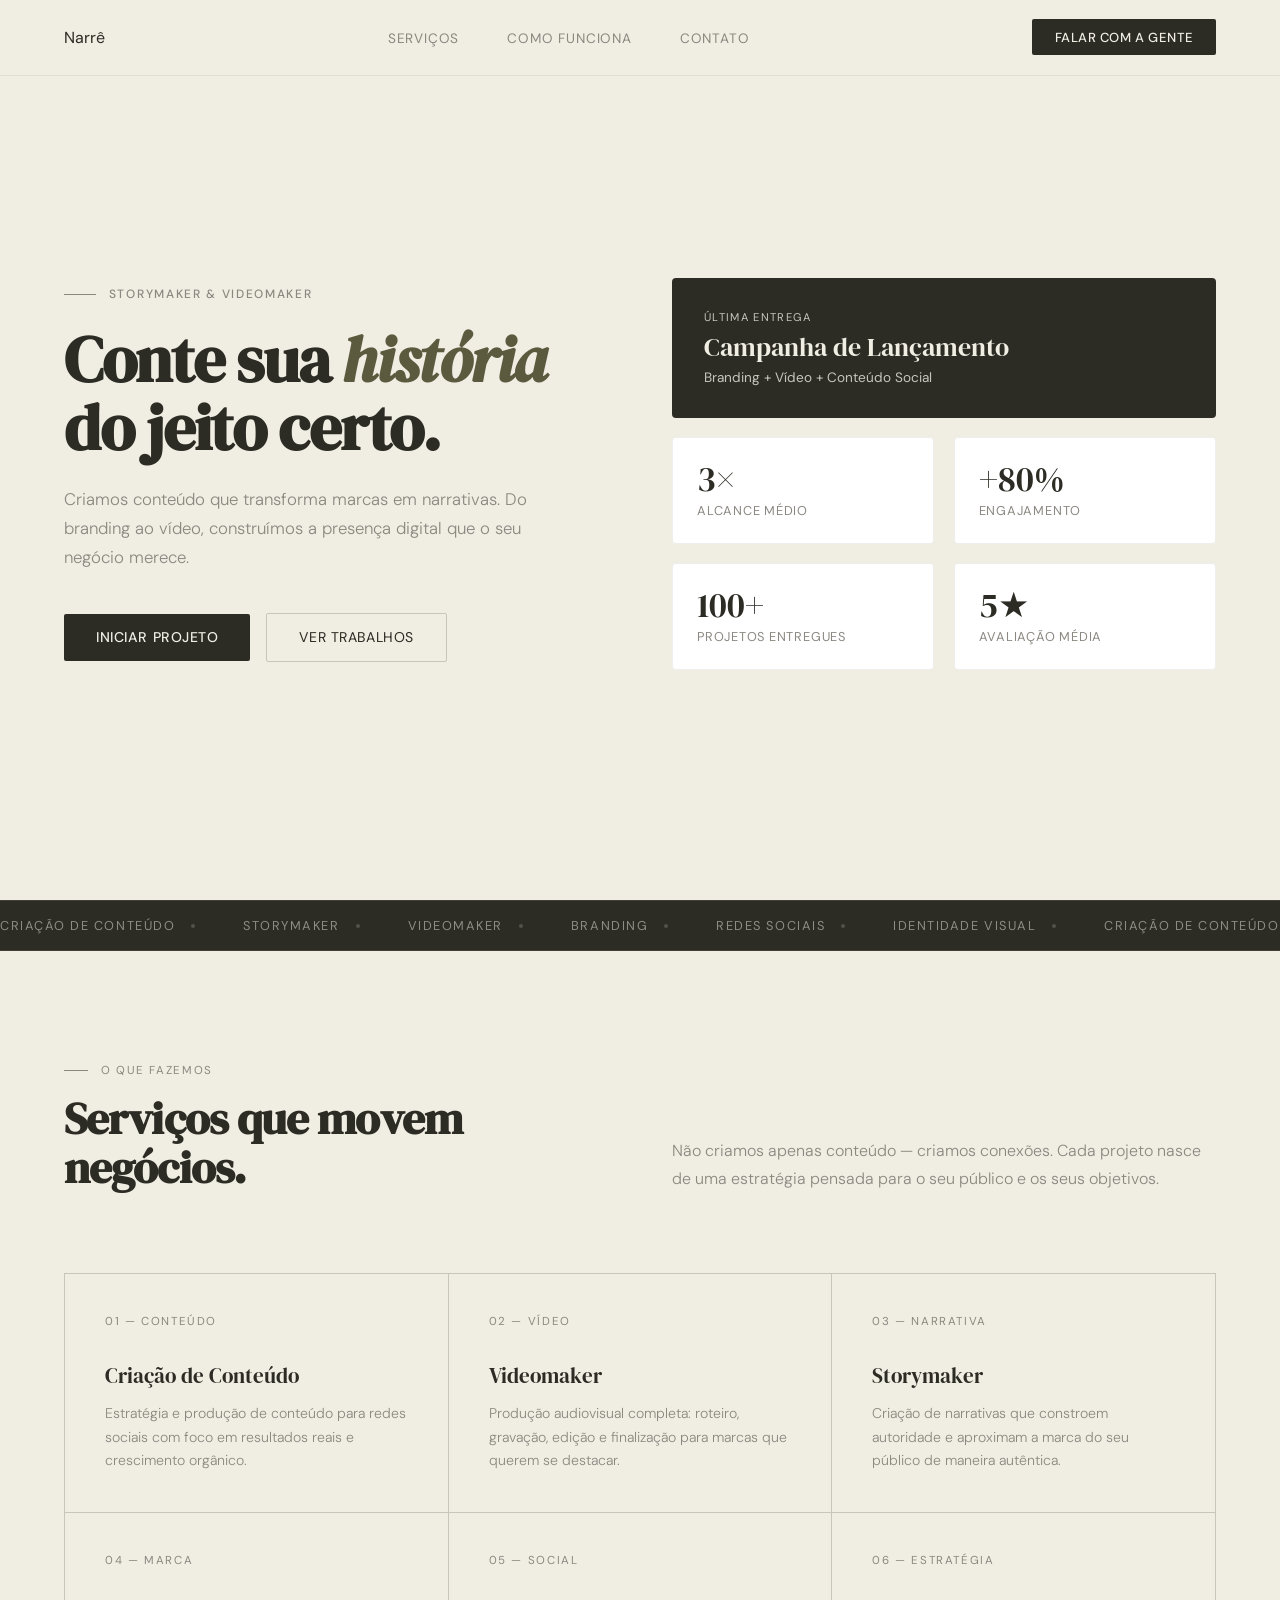
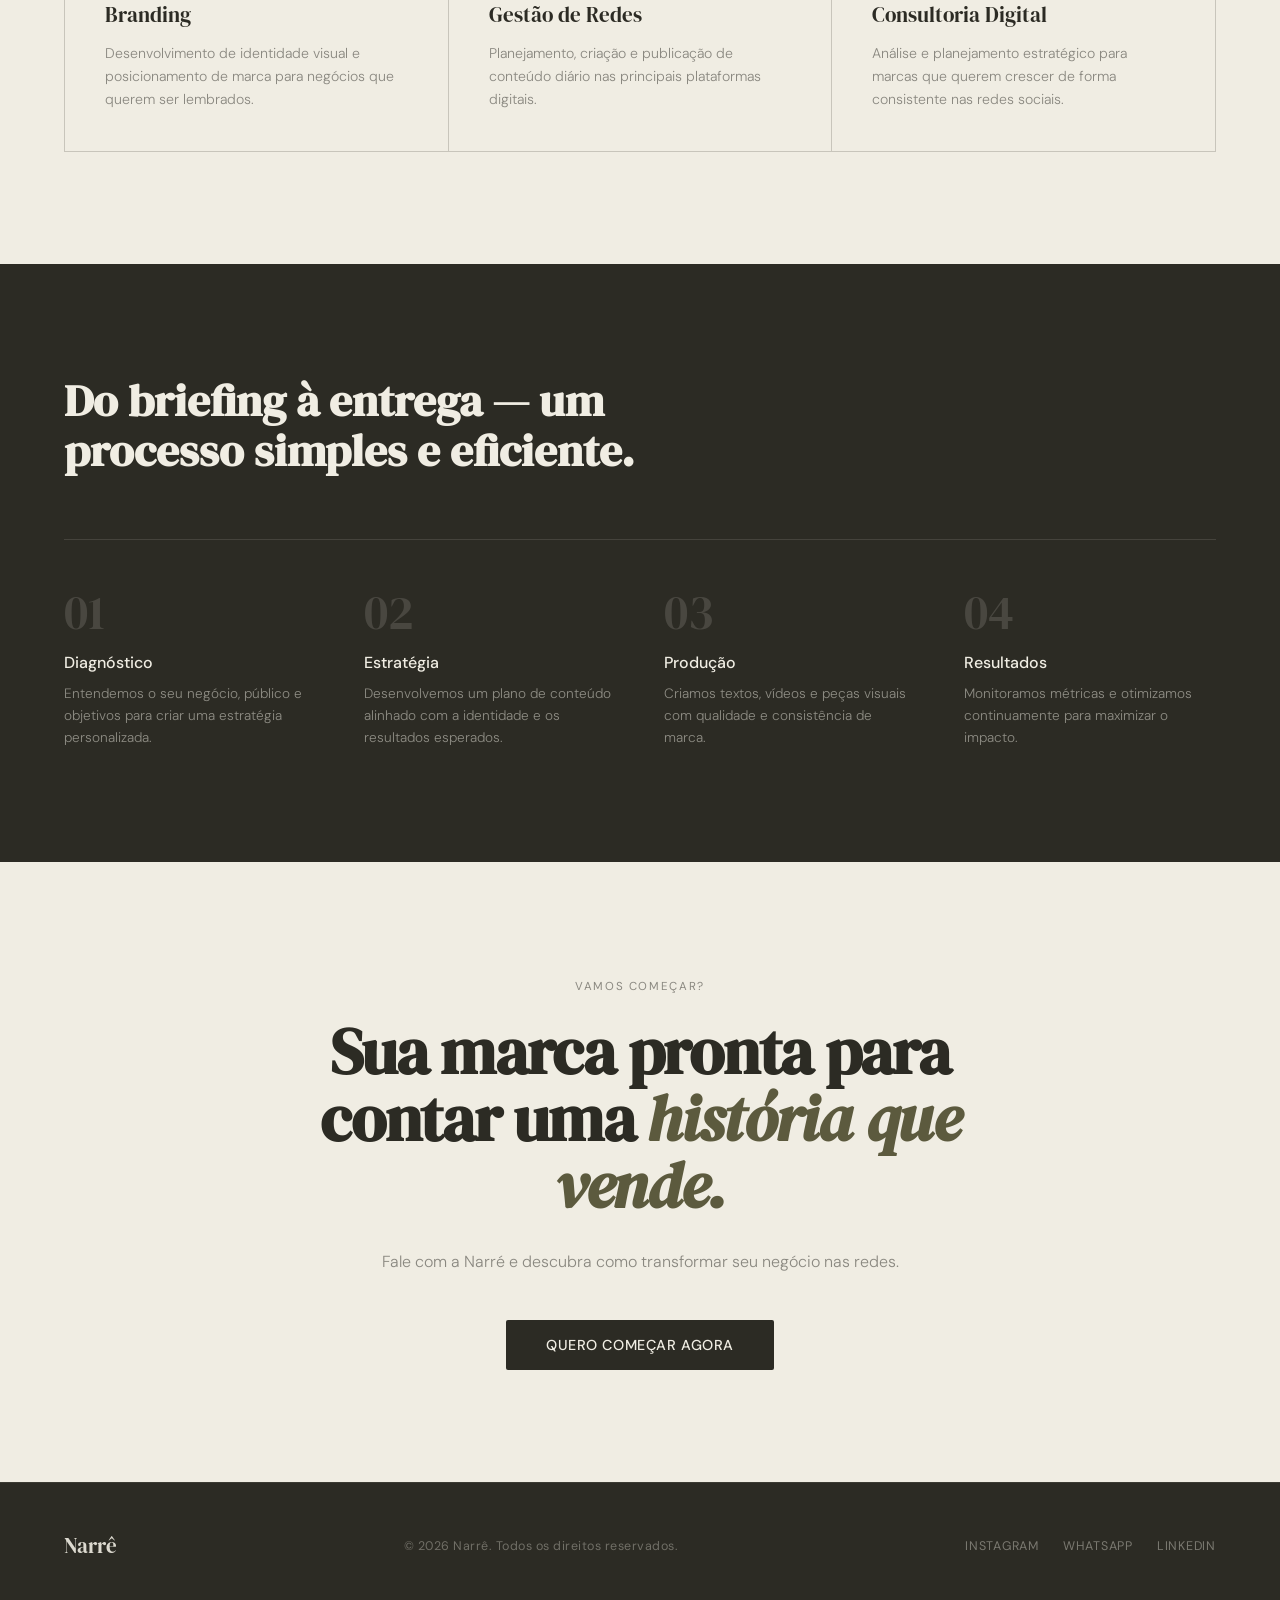
==== narre_landing_page.html @ 9707cf8a "primeiro commit" ====
<!DOCTYPE html>
<html lang="pt-BR">
<head>
<meta charset="UTF-8">
<meta name="viewport" content="width=device-width, initial-scale=1.0">
<title>Narrê — Storymaker & Videomaker</title>
<link href="https://fonts.googleapis.com/css2?family=DM+Serif+Display:ital@0;1&family=DM+Sans:wght@300;400;500&display=swap" rel="stylesheet">
<link rel="stylesheet" href="style.css">
</head>
<body>

<nav>
  <div class="nav-logo">Narrê</div>
  <ul class="nav-links">
    <li><a href="#servicos">Serviços</a></li>
    <li><a href="#como">Como funciona</a></li>
    <li><a href="#contato">Contato</a></li>
  </ul>
  <a href="https://api.whatsapp.com/send/?phone=5511942625018&text=Ol%C3%A1%2C+quero+fazer+um+or%C3%A7amento&type=phone_number&app_absent=0" target="_blank">
  <button class="nav-cta">Falar com a gente</button>
  </a>
</nav>

<!-- HERO -->
<section class="hero">
  <div class="hero-text">
    <div class="hero-eyebrow">Storymaker & Videomaker</div>
    <h1>Conte sua <em>história</em> do jeito certo.</h1>
    <p class="hero-sub">Criamos conteúdo que transforma marcas em narrativas. Do branding ao vídeo, construímos a presença digital que o seu negócio merece.</p>
    <div class="hero-actions">
      <button class="btn-primary">Iniciar projeto</button>
      <button class="btn-ghost">Ver trabalhos</button>
    </div>
  </div>

  <div class="hero-visual">
    <div class="hero-card">
      <div class="hero-card-label">Última entrega</div>
      <div class="hero-card-title">Campanha de Lançamento</div>
      <div class="hero-card-sub">Branding + Vídeo + Conteúdo Social</div>
    </div>
    <div class="hero-stats">
      <div class="stat-card">
        <div class="stat-num">3×</div>
        <div class="stat-label">Alcance médio</div>
      </div>
      <div class="stat-card">
        <div class="stat-num">+80%</div>
        <div class="stat-label">Engajamento</div>
      </div>
      <div class="stat-card">
        <div class="stat-num">100+</div>
        <div class="stat-label">Projetos entregues</div>
      </div>
      <div class="stat-card">
        <div class="stat-num">5★</div>
        <div class="stat-label">Avaliação média</div>
      </div>
    </div>
  </div>
</section>

<!-- MARQUEE -->
<div class="marquee-wrap">
  <div class="marquee-track">
    <span class="marquee-item">Criação de Conteúdo <span class="marquee-dot"></span></span>
    <span class="marquee-item">Storymaker <span class="marquee-dot"></span></span>
    <span class="marquee-item">Videomaker <span class="marquee-dot"></span></span>
    <span class="marquee-item">Branding <span class="marquee-dot"></span></span>
    <span class="marquee-item">Redes Sociais <span class="marquee-dot"></span></span>
    <span class="marquee-item">Identidade Visual <span class="marquee-dot"></span></span>
    <span class="marquee-item">Criação de Conteúdo <span class="marquee-dot"></span></span>
    <span class="marquee-item">Storymaker <span class="marquee-dot"></span></span>
    <span class="marquee-item">Videomaker <span class="marquee-dot"></span></span>
    <span class="marquee-item">Branding <span class="marquee-dot"></span></span>
    <span class="marquee-item">Redes Sociais <span class="marquee-dot"></span></span>
    <span class="marquee-item">Identidade Visual <span class="marquee-dot"></span></span>
  </div>
</div>

<!-- SERVICES -->
<section class="section" id="servicos">
  <div class="section-header">
    <div>
      <div class="section-eyebrow">O que fazemos</div>
      <h2 class="section-title">Serviços que movem negócios.</h2>
    </div>
    <p class="section-desc">Não criamos apenas conteúdo — criamos conexões. Cada projeto nasce de uma estratégia pensada para o seu público e os seus objetivos.</p>
  </div>

  <div class="services-grid">
    <div class="service-card">
      <div class="service-icon">01 — Conteúdo</div>
      <div class="service-name">Criação de Conteúdo</div>
      <p class="service-desc">Estratégia e produção de conteúdo para redes sociais com foco em resultados reais e crescimento orgânico.</p>
    </div>
    <div class="service-card">
      <div class="service-icon">02 — Vídeo</div>
      <div class="service-name">Videomaker</div>
      <p class="service-desc">Produção audiovisual completa: roteiro, gravação, edição e finalização para marcas que querem se destacar.</p>
    </div>
    <div class="service-card">
      <div class="service-icon">03 — Narrativa</div>
      <div class="service-name">Storymaker</div>
      <p class="service-desc">Criação de narrativas que constroem autoridade e aproximam a marca do seu público de maneira autêntica.</p>
    </div>
    <div class="service-card">
      <div class="service-icon">04 — Marca</div>
      <div class="service-name">Branding</div>
      <p class="service-desc">Desenvolvimento de identidade visual e posicionamento de marca para negócios que querem ser lembrados.</p>
    </div>
    <div class="service-card">
      <div class="service-icon">05 — Social</div>
      <div class="service-name">Gestão de Redes</div>
      <p class="service-desc">Planejamento, criação e publicação de conteúdo diário nas principais plataformas digitais.</p>
    </div>
    <div class="service-card">
      <div class="service-icon">06 — Estratégia</div>
      <div class="service-name">Consultoria Digital</div>
      <p class="service-desc">Análise e planejamento estratégico para marcas que querem crescer de forma consistente nas redes sociais.</p>
    </div>
  </div>
</section>

<!-- HOW IT WORKS -->
<section class="how-section" id="como">
  <h2 class="how-title">Do briefing à entrega — um processo simples e eficiente.</h2>
  <div class="steps">
    <div class="step">
      <div class="step-num">01</div>
      <div class="step-title">Diagnóstico</div>
      <p class="step-desc">Entendemos o seu negócio, público e objetivos para criar uma estratégia personalizada.</p>
    </div>
    <div class="step">
      <div class="step-num">02</div>
      <div class="step-title">Estratégia</div>
      <p class="step-desc">Desenvolvemos um plano de conteúdo alinhado com a identidade e os resultados esperados.</p>
    </div>
    <div class="step">
      <div class="step-num">03</div>
      <div class="step-title">Produção</div>
      <p class="step-desc">Criamos textos, vídeos e peças visuais com qualidade e consistência de marca.</p>
    </div>
    <div class="step">
      <div class="step-num">04</div>
      <div class="step-title">Resultados</div>
      <p class="step-desc">Monitoramos métricas e otimizamos continuamente para maximizar o impacto.</p>
    </div>
  </div>
</section>

<!-- CTA -->
<section class="cta-section" id="contato">
  <span class="cta-tag">Vamos começar?</span>
  <h2 class="cta-title">Sua marca pronta para contar uma <em>história que vende.</em></h2>
  <p class="cta-sub">Fale com a Narré e descubra como transformar seu negócio nas redes.</p>
  <a href="https://api.whatsapp.com/send/?phone=5511942625018&text=Ol%C3%A1%2C+quero+fazer+um+or%C3%A7amento&type=phone_number&app_absent=0" target="_blank">
    <button class="btn-primary" style="font-size: 0.9rem; padding: 1rem 2.5rem;">Quero começar agora</button>
  </a>
</section>

<!-- FOOTER -->
<footer>
  <div class="footer-logo">Narrê</div>
  <div class="footer-copy">© 2026 Narrê. Todos os direitos reservados.</div>
  <div class="footer-links">
    <a href="https://www.instagram.com/narre.stories?igsh=emUwam11MW8wZjVy" target="_blank">Instagram</a>
    <a href="https://api.whatsapp.com/send/?phone=5511942625018&text=Ol%C3%A1%2C+quero+fazer+um+or%C3%A7amento&type=phone_number&app_absent=0" target="_blank">WhatsApp</a>
    <a href="#">LinkedIn</a>
  </div>
</footer>

</body>
</html>
---- style.css ----
* { margin: 0; padding: 0; box-sizing: border-box; }

  :root {
    --cream: #F0EDE3;
    --dark: #2C2B24;
    --olive: #3D3C2E;
    --gray: #8A8880;
    --light-gray: #C8C5BB;
    --accent: #5C5A3E;
  }

  html { scroll-behavior: smooth; }

  body {
    font-family: 'DM Sans', sans-serif;
    background: var(--cream);
    color: var(--dark);
    overflow-x: hidden;
  }

  /* NAV */
  nav {
    position: fixed; top: 0; left: 0; right: 0; z-index: 100;
    display: flex; align-items: center; justify-content: space-between;
    padding: 1.2rem 5%;
    background: rgba(240, 237, 227, 0.92);
    backdrop-filter: blur(10px);
    border-bottom: 1px solid rgba(44,43,36,0.08);
  }
.nav-links { 
  display: flex; 
  gap: 2rem; 
  list-style: none;
}

.nav-links a {
  position: relative;
  font-size: 0.85rem; 
  font-weight: 400; 
  letter-spacing: 0.06em; 
  text-transform: uppercase; 
  color: var(--gray); 
  text-decoration: none;
  transition: color 0.2s;
  padding: 6px 8px;
  z-index: 1;
}

/* fundo animado */
.nav-links a::before {
  content: "";
  position: absolute;
  inset: 0;
  background: var(--dark);
  z-index: -1;

  transform: scaleX(0);
  transform-origin: center;
  transition: transform 0.3s ease;
  
}

/* hover */
.nav-links a:hover::before {
  transform: scaleX(1);
}

.nav-links a:hover {
  color: var(--cream);
}
  /*
  .nav-logo {
    font-family: 'DM Serif Display', serif;
    font-size: 1.6rem;
    color: var(--dark);
    letter-spacing: -0.02em;
  }

  .nav-links { display: flex; gap: 2rem; list-style: none;}
  .nav-links a {
    font-size: 0.85rem; font-weight: 400; letter-spacing: 0.06em; 
    text-transform: uppercase; color: var(--gray); text-decoration: none;
    transition: color 0.2s;
  }
  .nav-links a:hover { color: var(--dark); }
*/
  .nav-cta {
    background: var(--dark); color: var(--cream);
    border: none; padding: 0.6rem 1.4rem;
    font-family: 'DM Sans', sans-serif; font-size: 0.82rem;
    font-weight: 500; letter-spacing: 0.04em;
    cursor: pointer; border-radius: 2px;
    text-transform: uppercase; transition: background 0.2s;
  }
  .nav-cta:hover { background: var(--olive); }

  /* HERO */
  .hero {
    min-height: 100vh;
    display: grid; grid-template-columns: 1fr 1fr;
    align-items: center;
    padding: 8rem 5% 5rem;
    gap: 4rem;
  }

  .hero-eyebrow {
    font-size: 0.75rem; font-weight: 500; letter-spacing: 0.14em;
    text-transform: uppercase; color: var(--gray);
    margin-bottom: 1.5rem;
    display: flex; align-items: center; gap: 0.8rem;
  }
  .hero-eyebrow::before {
    content: ''; display: block; width: 32px; height: 1px; background: var(--gray);
  }

  .hero h1 {
    font-family: 'DM Serif Display', serif;
    font-size: clamp(3rem, 5vw, 4.5rem);
    line-height: 1.05; letter-spacing: -0.02em;
    color: var(--dark); margin-bottom: 1.5rem;
  }

  .hero h1 em {
    font-style: italic; color: var(--accent);
  }

  .hero-sub {
    font-size: 1.05rem; font-weight: 300; line-height: 1.75;
    color: var(--gray); max-width: 480px; margin-bottom: 2.5rem;
  }

  .hero-actions { display: flex; gap: 1rem; align-items: center; }

  .btn-primary {
    background: var(--dark); color: var(--cream);
    border: none; padding: 0.9rem 2rem;
    font-family: 'DM Sans', sans-serif; font-size: 0.88rem;
    font-weight: 500; letter-spacing: 0.04em; text-transform: uppercase;
    cursor: pointer; border-radius: 2px; transition: background 0.2s;
  }
  .btn-primary:hover { background: var(--olive); }

  .btn-ghost {
    background: transparent; color: var(--dark);
    border: 1px solid var(--light-gray); padding: 0.9rem 2rem;
    font-family: 'DM Sans', sans-serif; font-size: 0.88rem;
    font-weight: 400; letter-spacing: 0.04em; text-transform: uppercase;
    cursor: pointer; border-radius: 2px; transition: border-color 0.2s;
  }
  .btn-ghost:hover { border-color: var(--dark); }

  /* HERO VISUAL */
  .hero-visual {
    display: flex; flex-direction: column; gap: 1.2rem;
    position: relative;
  }

  .hero-card {
    background: var(--dark); color: var(--cream);
    border-radius: 4px; padding: 2rem;
    position: relative; overflow: hidden;
  }

  .hero-card-label {
    font-size: 0.7rem; letter-spacing: 0.12em; text-transform: uppercase;
    color: var(--light-gray); margin-bottom: 0.5rem;
  }

  .hero-card-title {
    font-family: 'DM Serif Display', serif;
    font-size: 1.6rem; line-height: 1.2;
  }

  .hero-card-sub { font-size: 0.85rem; color: var(--light-gray); margin-top: 0.4rem; }

  .hero-stats {
    display: grid; grid-template-columns: 1fr 1fr;
    gap: 1.2rem;
  }

  .stat-card {
    background: white; border-radius: 4px; padding: 1.5rem;
    border: 1px solid rgba(44,43,36,0.08);
  }

  .stat-num {
    font-family: 'DM Serif Display', serif;
    font-size: 2.2rem; color: var(--dark); line-height: 1;
  }

  .stat-label {
    font-size: 0.8rem; color: var(--gray); margin-top: 0.3rem;
    text-transform: uppercase; letter-spacing: 0.06em;
  }

  /* MARQUEE */
  .marquee-wrap {
    overflow: hidden; background: var(--dark); padding: 1rem 0;
    border-top: 1px solid rgba(240,237,227,0.1);
    border-bottom: 1px solid rgba(240,237,227,0.1);
  }

  .marquee-track {
    display: flex; gap: 3rem; white-space: nowrap;
    animation: marquee 18s linear infinite;
  }

  .marquee-item {
    font-size: 0.8rem; letter-spacing: 0.12em; text-transform: uppercase;
    color: var(--cream); opacity: 0.5; flex-shrink: 0;
    display: flex; align-items: center; gap: 1rem;
  }

  .marquee-dot {
    width: 4px; height: 4px; border-radius: 50%;
    background: var(--cream); opacity: 0.4;
  }

  @keyframes marquee {
    from { transform: translateX(0); }
    to { transform: translateX(-50%); }
  }

  /* SERVICES */
  .section { padding: 7rem 5%; }

  .section-header {
    display: grid; grid-template-columns: 1fr 1fr;
    gap: 4rem; margin-bottom: 5rem; align-items: end;
  }

  .section-eyebrow {
    font-size: 0.72rem; letter-spacing: 0.14em; text-transform: uppercase;
    color: var(--gray); margin-bottom: 1rem;
    display: flex; align-items: center; gap: 0.8rem;
  }

  .section-eyebrow::before {
    content: ''; display: block; width: 24px; height: 1px; background: var(--gray);
  }

  .section-title {
    font-family: 'DM Serif Display', serif;
    font-size: clamp(2rem, 3.5vw, 3rem);
    line-height: 1.1; letter-spacing: -0.02em;
  }

  .section-desc {
    font-size: 1rem; line-height: 1.75; color: var(--gray);
    font-weight: 300;
  }

  .services-grid {
    display: grid; grid-template-columns: repeat(3, 1fr);
    gap: 1px; background: var(--light-gray);
    border: 1px solid var(--light-gray);
  }

  .service-card {
    background: var(--cream); padding: 2.5rem;
    transition: background 0.25s;
    cursor: default;
  }

  .service-card:hover { background: var(--dark); }
  .service-card:hover .service-icon { color: var(--cream); opacity: 0.4; }
  .service-card:hover .service-name { color: var(--cream); }
  .service-card:hover .service-desc { color: var(--light-gray); }

  .service-icon {
    font-size: 0.72rem; letter-spacing: 0.14em; text-transform: uppercase;
    color: var(--gray); margin-bottom: 2rem;
    font-family: 'DM Sans', sans-serif;
    transition: color 0.25s, opacity 0.25s;
  }

  .service-name {
    font-family: 'DM Serif Display', serif;
    font-size: 1.3rem; margin-bottom: 0.8rem;
    transition: color 0.25s;
  }

  .service-desc {
    font-size: 0.88rem; line-height: 1.65; color: var(--gray);
    font-weight: 300; transition: color 0.25s;
  }

  /* HOW IT WORKS */
  .how-section {
    padding: 7rem 5%; background: var(--dark); color: var(--cream);
  }

  .how-title {
    font-family: 'DM Serif Display', serif;
    font-size: clamp(2rem, 3.5vw, 3rem);
    line-height: 1.1; margin-bottom: 4rem;
    max-width: 600px;
  }

  .steps {
    display: grid; grid-template-columns: repeat(4, 1fr);
    gap: 3rem;
    border-top: 1px solid rgba(240,237,227,0.12);
    padding-top: 3rem;
  }

  .step-num {
    font-family: 'DM Serif Display', serif;
    font-size: 3rem; color: rgba(240,237,227,0.15);
    margin-bottom: 1rem; line-height: 1;
  }

  .step-title {
    font-size: 1rem; font-weight: 500; margin-bottom: 0.6rem; color: var(--cream);
  }

  .step-desc {
    font-size: 0.85rem; color: rgba(240,237,227,0.5); line-height: 1.65; font-weight: 300;
  }

  /* CTA */
  .cta-section {
    padding: 7rem 5%; text-align: center;
    background: var(--cream);
  }

  .cta-tag {
    display: inline-block;
    font-size: 0.72rem; letter-spacing: 0.14em; text-transform: uppercase;
    color: var(--gray); margin-bottom: 1.5rem;
  }

  .cta-title {
    font-family: 'DM Serif Display', serif;
    font-size: clamp(2.5rem, 5vw, 4.5rem);
    line-height: 1.05; letter-spacing: -0.02em;
    max-width: 700px; margin: 0 auto 2rem;
  }

  .cta-title em { font-style: italic; color: var(--accent); }

  .cta-sub {
    font-size: 1rem; color: var(--gray); font-weight: 300;
    margin-bottom: 3rem;
  }

  /* FOOTER */
  footer {
    background: var(--dark); color: var(--cream);
    padding: 3rem 5%; display: flex;
    align-items: center; justify-content: space-between;
    border-top: 1px solid rgba(240,237,227,0.08);
  }

  .footer-logo {
    font-family: 'DM Serif Display', serif;
    font-size: 1.3rem; opacity: 0.9;
  }

  .footer-copy {
    font-size: 0.78rem; color: rgba(240,237,227,0.35);
    letter-spacing: 0.04em;
  }

  .footer-links { display: flex; gap: 1.5rem; }
  .footer-links a {
    font-size: 0.78rem; color: rgba(240,237,227,0.4);
    text-decoration: none; text-transform: uppercase; letter-spacing: 0.06em;
    transition: opacity 0.2s;
  }
  .footer-links a:hover { opacity: 1; color: var(--cream); }

  /* ANIMATIONS */
  @keyframes fadeUp {
    from { opacity: 0; transform: translateY(24px); }
    to { opacity: 1; transform: translateY(0); }
  }

  .hero-text > * { animation: fadeUp 0.7s ease both; }
  .hero-eyebrow { animation-delay: 0.1s; }
  .hero h1 { animation-delay: 0.25s; }
  .hero-sub { animation-delay: 0.4s; }
  .hero-actions { animation-delay: 0.55s; }
  .hero-visual { animation: fadeUp 0.7s 0.3s ease both; }

  @media (max-width: 900px) {
    .hero { grid-template-columns: 1fr; padding-top: 7rem; }
    .hero-stats { display: none; }
    .services-grid { grid-template-columns: 1fr 1fr; }
    .steps { grid-template-columns: 1fr 1fr; }
    .section-header { grid-template-columns: 1fr; gap: 1.5rem; }
    footer { flex-direction: column; gap: 1.5rem; text-align: center; }
  }

  @media (max-width: 600px) {
    .services-grid { grid-template-columns: 1fr; }
    .steps { grid-template-columns: 1fr; }
    nav .nav-links { display: none; }
  }
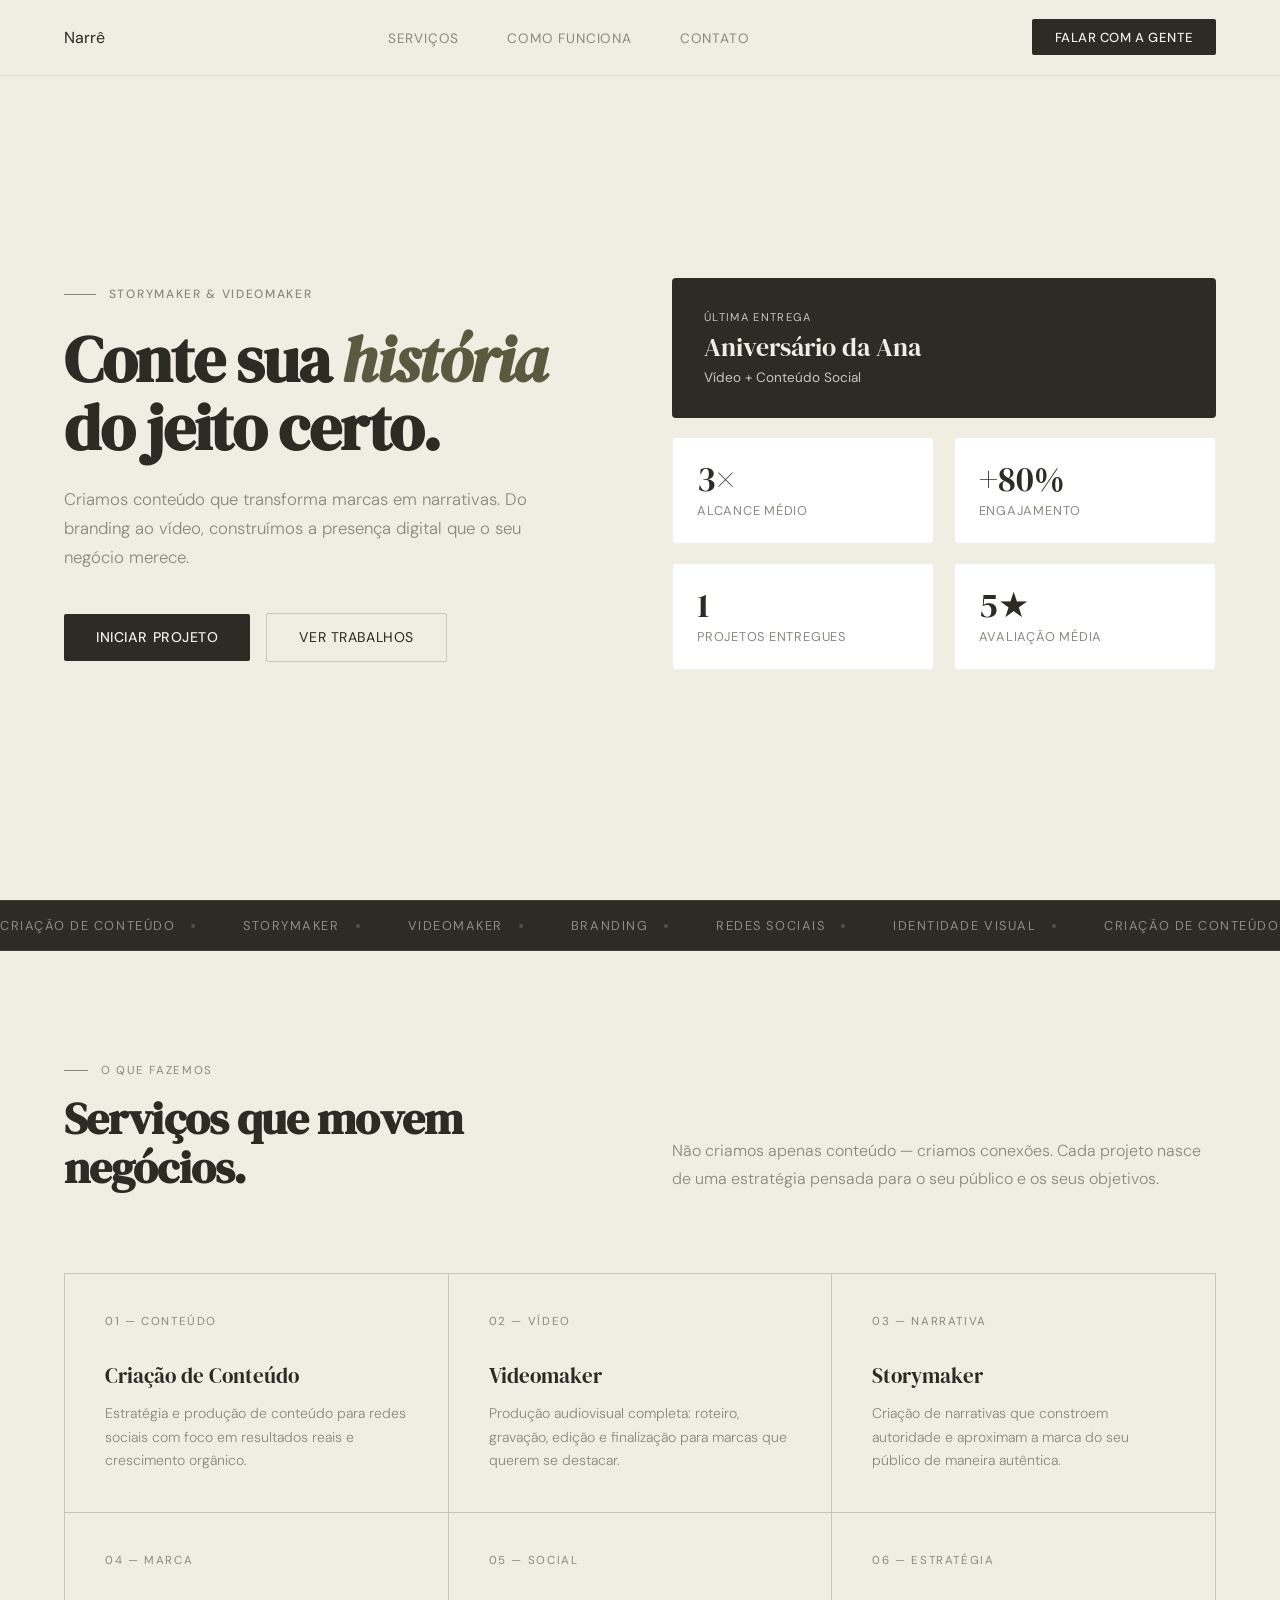
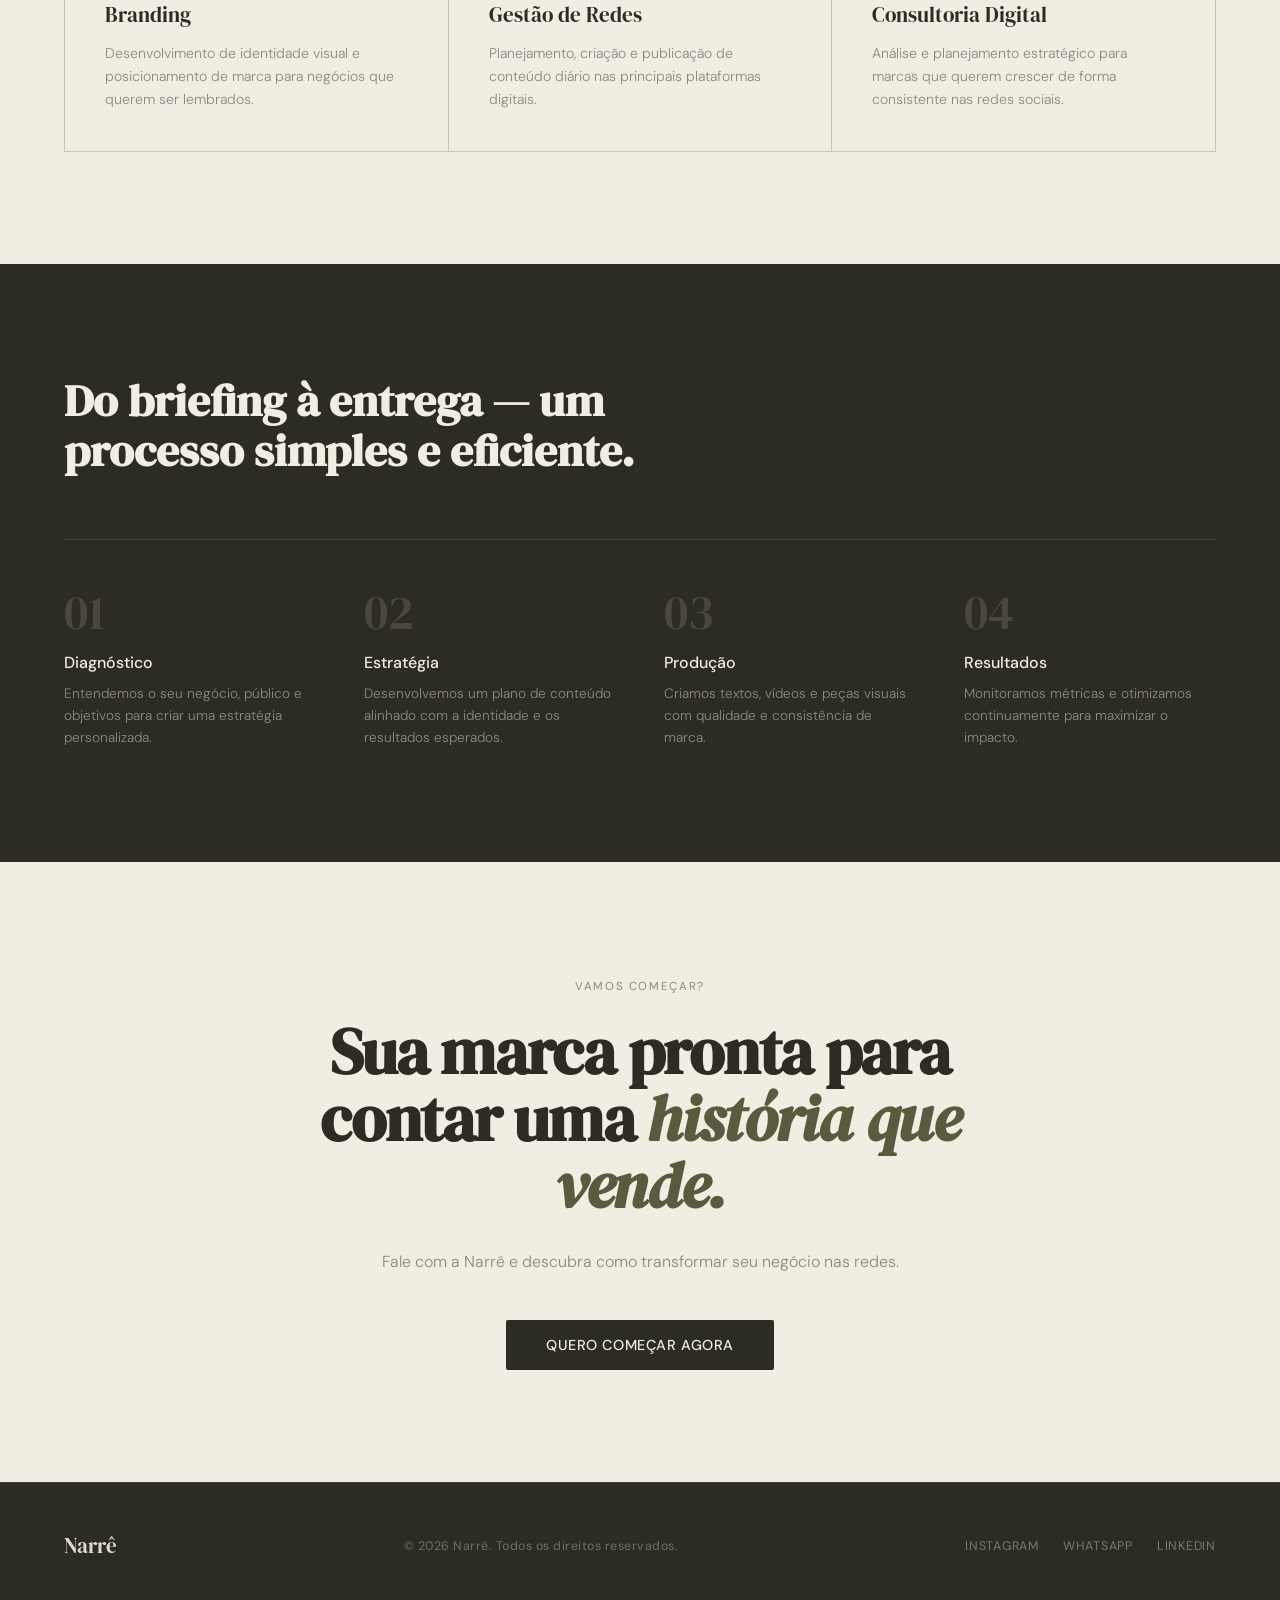
==== commit 6e823918: "tirando o link do LinkedIn da pagina" ====
--- a/narre_landing_page.html
+++ b/narre_landing_page.html
@@ -28,16 +28,16 @@
     <h1>Conte sua <em>história</em> do jeito certo.</h1>
     <p class="hero-sub">Criamos conteúdo que transforma marcas em narrativas. Do branding ao vídeo, construímos a presença digital que o seu negócio merece.</p>
     <div class="hero-actions">
-      <button class="btn-primary">Iniciar projeto</button>
-      <button class="btn-ghost">Ver trabalhos</button>
+      <a href="https://api.whatsapp.com/send/?phone=5511942625018&text=Ol%C3%A1%2C+quero+fazer+um+or%C3%A7amento&type=phone_number&app_absent=0" target="_blank"><button class="btn-primary">Iniciar projeto</button></a>
+      <a href="https://www.instagram.com/narre.stories?igsh=emUwam11MW8wZjVy" target="_blank"><button class="btn-ghost">Ver trabalhos</button></a>
     </div>
   </div>
 
-  <div class="hero-visual">
+ <div class="hero-visual">
     <div class="hero-card">
       <div class="hero-card-label">Última entrega</div>
-      <div class="hero-card-title">Campanha de Lançamento</div>
-      <div class="hero-card-sub">Branding + Vídeo + Conteúdo Social</div>
+      <div class="hero-card-title">Aniversário da Ana</div>
+      <div class="hero-card-sub"> Vídeo + Conteúdo Social</div>
     </div>
     <div class="hero-stats">
       <div class="stat-card">
@@ -49,7 +49,7 @@
         <div class="stat-label">Engajamento</div>
       </div>
       <div class="stat-card">
-        <div class="stat-num">100+</div>
+        <div class="stat-num">1</div>
         <div class="stat-label">Projetos entregues</div>
       </div>
       <div class="stat-card">
@@ -153,7 +153,7 @@
 <section class="cta-section" id="contato">
   <span class="cta-tag">Vamos começar?</span>
   <h2 class="cta-title">Sua marca pronta para contar uma <em>história que vende.</em></h2>
-  <p class="cta-sub">Fale com a Narré e descubra como transformar seu negócio nas redes.</p>
+  <p class="cta-sub">Fale com a Narrê e descubra como transformar seu negócio nas redes.</p>
   <a href="https://api.whatsapp.com/send/?phone=5511942625018&text=Ol%C3%A1%2C+quero+fazer+um+or%C3%A7amento&type=phone_number&app_absent=0" target="_blank">
     <button class="btn-primary" style="font-size: 0.9rem; padding: 1rem 2.5rem;">Quero começar agora</button>
   </a>
--- a/style.css
+++ b/style.css
@@ -346,8 +346,10 @@
 
   /* FOOTER */
   footer {
+    margin: 0 auto;
     background: var(--dark); color: var(--cream);
-    padding: 3rem 5%; display: flex;
+    padding: 3rem 5%;
+    display: flex;
     align-items: center; justify-content: space-between;
     border-top: 1px solid rgba(240,237,227,0.08);
   }
@@ -360,6 +362,7 @@
   .footer-copy {
     font-size: 0.78rem; color: rgba(240,237,227,0.35);
     letter-spacing: 0.04em;
+    padding: 0rem 5%;
   }
 
   .footer-links { display: flex; gap: 1.5rem; }
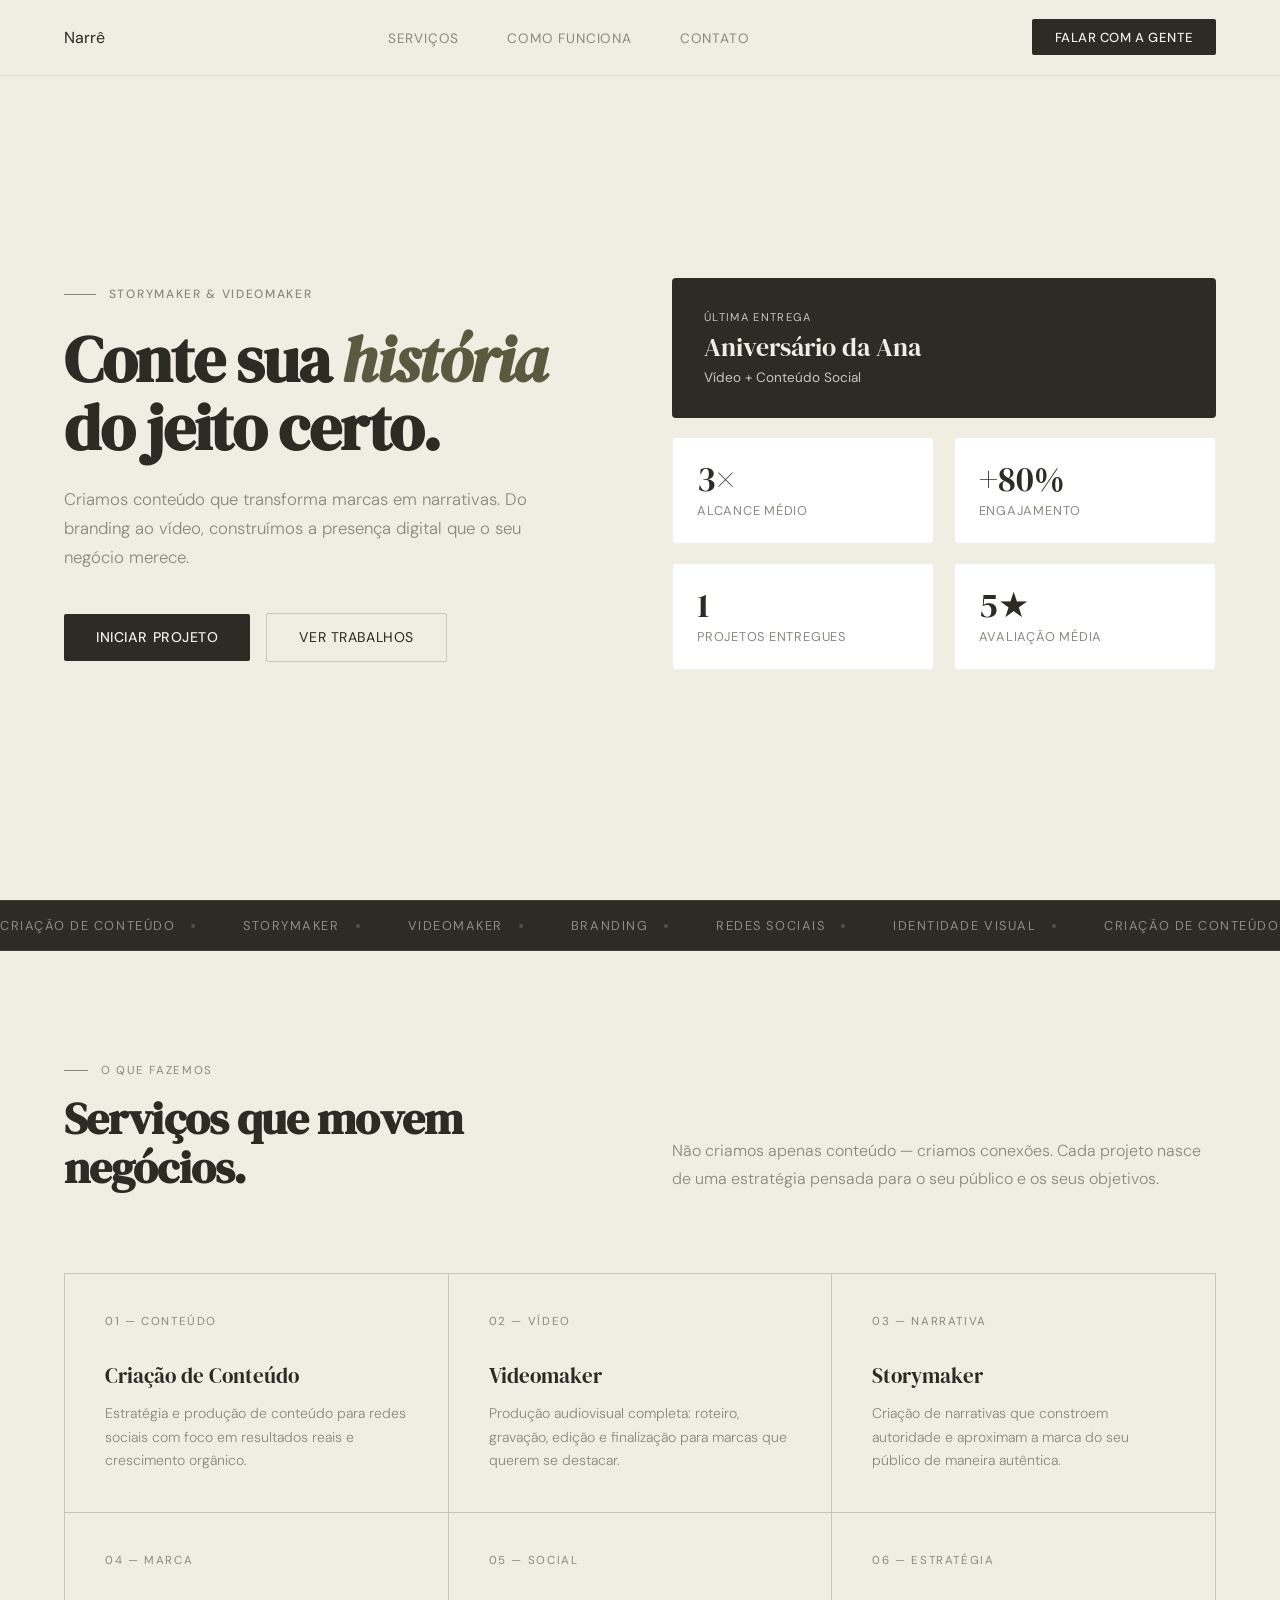
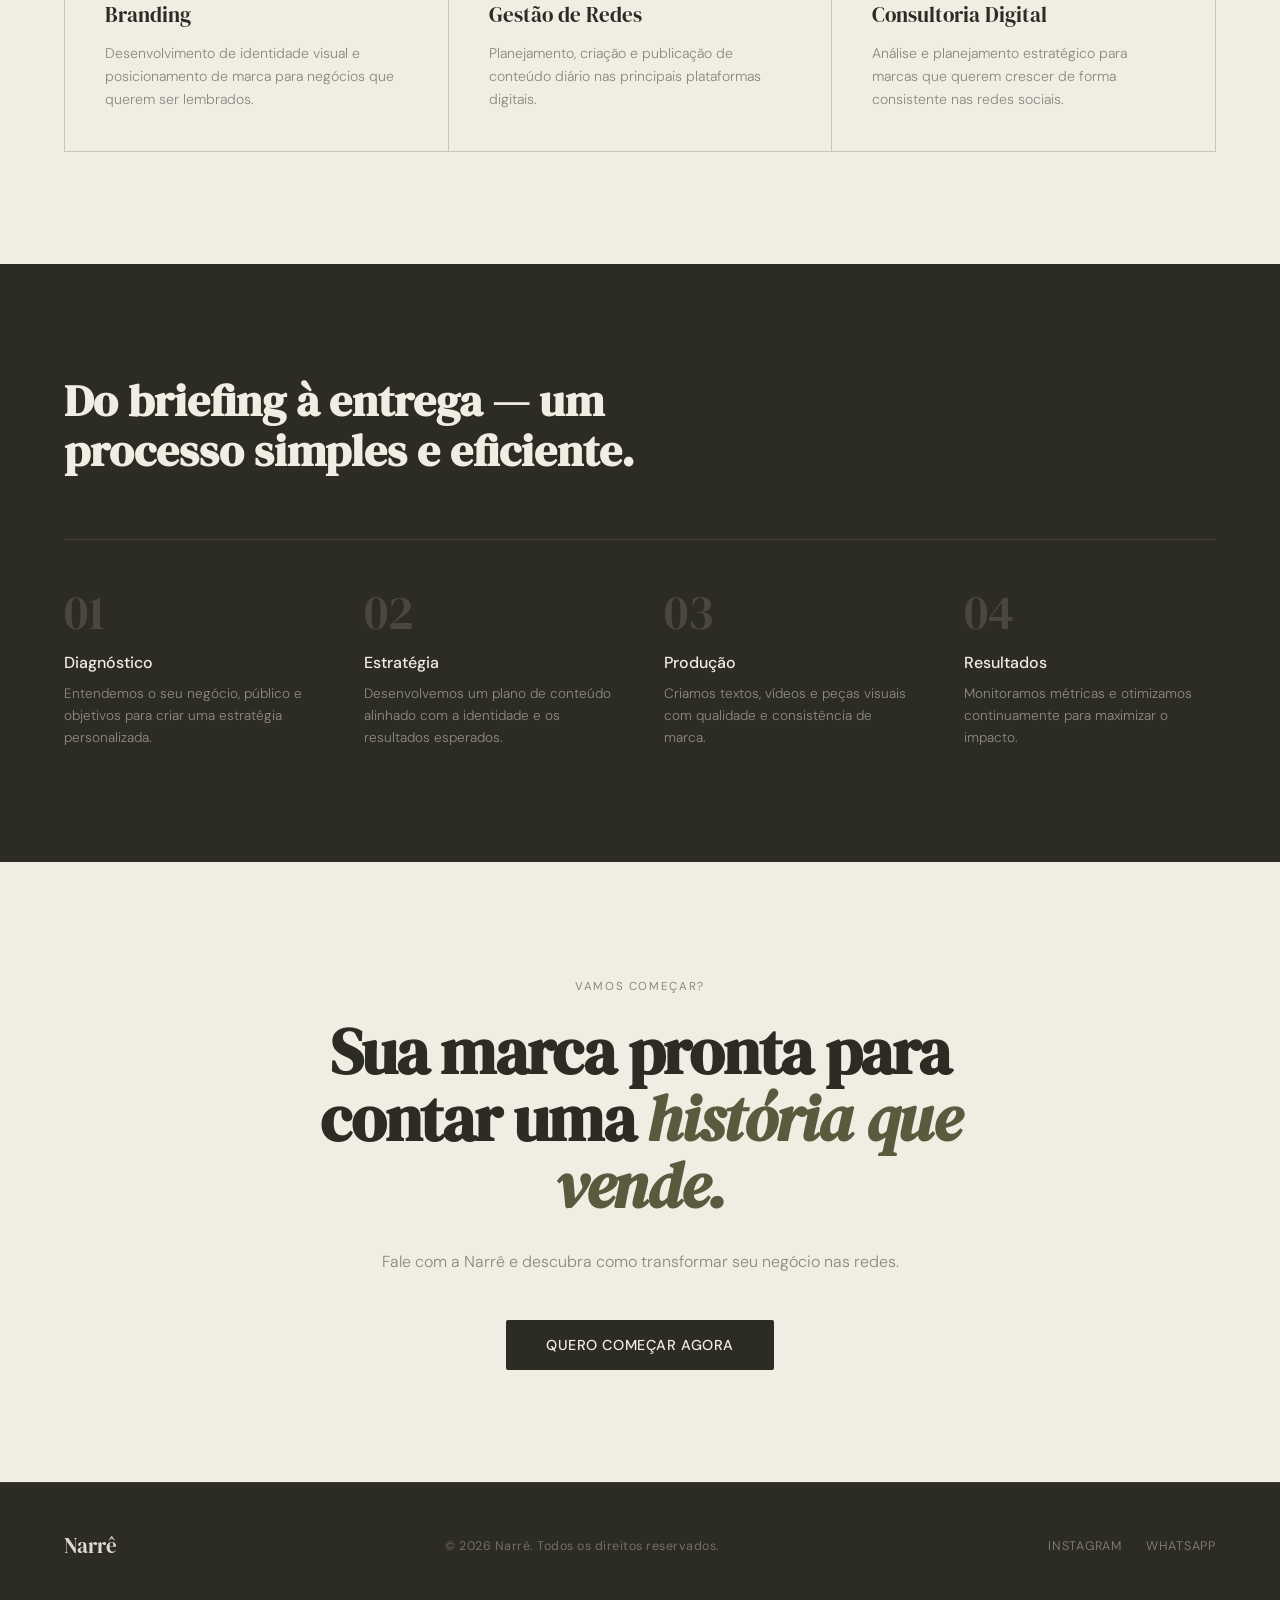
==== commit 043f8320: "alteracao de texto" ====
--- a/narre_landing_page.html
+++ b/narre_landing_page.html
@@ -166,7 +166,6 @@
   <div class="footer-links">
     <a href="https://www.instagram.com/narre.stories?igsh=emUwam11MW8wZjVy" target="_blank">Instagram</a>
     <a href="https://api.whatsapp.com/send/?phone=5511942625018&text=Ol%C3%A1%2C+quero+fazer+um+or%C3%A7amento&type=phone_number&app_absent=0" target="_blank">WhatsApp</a>
-    <a href="#">LinkedIn</a>
   </div>
 </footer>
 
